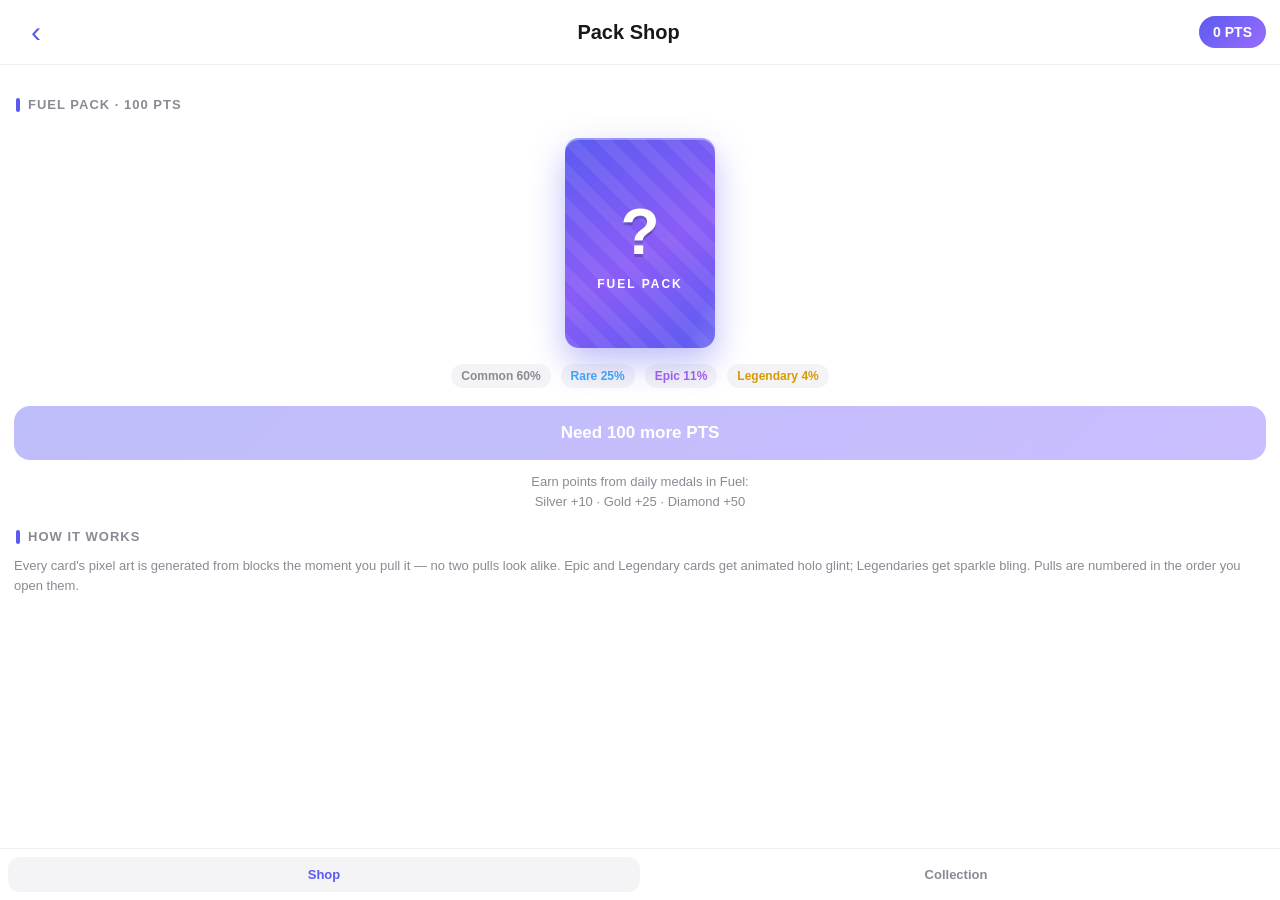
==== packs.html @ 358ffbb9 "Fuel 2026.09.18-au: new Pack Shop page — spend points on packs, open randomly generated block-sprite" ====
<!DOCTYPE html>
<html lang="en">
<head>
<meta charset="utf-8">
<meta name="viewport" content="width=device-width, initial-scale=1, viewport-fit=cover">
<meta name="apple-mobile-web-app-capable" content="yes">
<title>Fuel · Pack Shop</title>
<style>
:root{--acc:#5b5bf0; --card:#f4f4f7; --muted:#8a8a94; --radius:16px;}
*{box-sizing:border-box; -webkit-tap-highlight-color:transparent;}
body{margin:0; font-family:-apple-system,BlinkMacSystemFont,"SF Pro Text",sans-serif; background:#fff; color:#17171c; padding-bottom:110px;}
.topbar{position:sticky; top:0; z-index:20; background:rgba(255,255,255,.94); backdrop-filter:blur(12px); display:flex; align-items:center; gap:10px; padding:calc(10px + env(safe-area-inset-top)) 14px 10px; border-bottom:1px solid #eeeef2;}
.tbtn{width:44px; height:44px; border:none; background:none; font-size:30px; color:var(--acc); cursor:pointer; line-height:1;}
.topbar h1{flex:1; font-size:20px; margin:0; text-align:center;}
.ptsbal{background:linear-gradient(135deg,#5b5bf0,#9a6bff); color:#fff; font-weight:800; font-size:14px; border-radius:99px; padding:8px 14px; white-space:nowrap;}
main{padding:14px;}
.secttl{font-size:13px; font-weight:700; color:var(--muted); text-transform:uppercase; letter-spacing:1px; margin:18px 2px 8px; display:flex; align-items:center; gap:8px;}
.secttl::before{content:""; width:4px; height:14px; border-radius:2px; background:var(--acc);}
/* shop */
.packstage{display:flex; justify-content:center; padding:18px 0 6px;}
.pack{width:150px; height:210px; border-radius:14px; background:linear-gradient(150deg,#5b5bf0,#8a5cf6 55%,#5b5bf0); position:relative; display:flex; flex-direction:column; align-items:center; justify-content:center; gap:8px; color:#fff; box-shadow:0 14px 34px rgba(91,91,240,.4), inset 0 2px 0 rgba(255,255,255,.35); overflow:hidden;}
.pack::before{content:""; position:absolute; inset:0; background:repeating-linear-gradient(45deg,rgba(255,255,255,.07) 0 12px,transparent 12px 24px);}
.pack .pq{font-size:64px; font-weight:900; text-shadow:0 3px 0 rgba(0,0,0,.2);}
.pack .pl{font-size:12px; font-weight:800; letter-spacing:2px;}
.pack .foil{position:absolute; inset:0; background:linear-gradient(115deg,transparent 35%,rgba(255,255,255,.45) 50%,transparent 65%); background-size:250% 250%; animation:foil 2.6s linear infinite; mix-blend-mode:screen;}
@keyframes foil{0%{background-position:120% 0;}100%{background-position:-120% 0;}}
.odds{display:flex; justify-content:center; gap:10px; flex-wrap:wrap; margin:10px 0 18px; font-size:12px; font-weight:700;}
.odds span{padding:5px 10px; border-radius:99px; background:var(--card);}
.bigbtn{display:block; width:100%; border:none; border-radius:16px; padding:17px; font-size:17px; font-weight:800; color:#fff; background:linear-gradient(135deg,#5b5bf0,#7a5cff); cursor:pointer; box-shadow:0 8px 22px rgba(91,91,240,.35);}
.bigbtn:disabled{opacity:.4; box-shadow:none;}
.bigbtn.ghost{background:var(--card); color:var(--acc); box-shadow:none; margin-top:10px;}
.hintline{text-align:center; color:var(--muted); font-size:13px; margin-top:12px; line-height:1.5;}
/* cards */
.cgrid{display:grid; grid-template-columns:repeat(3,1fr); gap:10px;}
.mini{border-radius:12px; padding:8px 6px; text-align:center; cursor:pointer; border:2px solid; background:#fff;}
.mini canvas{width:100%; image-rendering:pixelated; border-radius:6px; background:#101016;}
.mini .mn{font-size:11px; font-weight:800; margin-top:5px; white-space:nowrap; overflow:hidden; text-overflow:ellipsis;}
.mini .mc{font-size:10px; font-weight:700; opacity:.85;}
.rar-common{border-color:#c9ccd6; box-shadow:0 3px 10px rgba(0,0,0,.08);}
.rar-rare{border-color:#3fa7f5; box-shadow:0 3px 14px rgba(63,167,245,.4);}
.rar-epic{border-color:#a55ef0; box-shadow:0 3px 16px rgba(165,94,240,.5);}
.rar-legendary{border-color:#f5b301; box-shadow:0 3px 20px rgba(245,179,1,.65);}
.emptybox{text-align:center; color:var(--muted); padding:34px 10px; font-size:14px; line-height:1.6;}
/* opening overlay */
#openModal{position:fixed; inset:0; z-index:100; background:rgba(10,10,18,.92); display:none; align-items:center; justify-content:center; flex-direction:column; gap:18px; padding:20px;}
#openModal.open{display:flex;}
#openModal .pack{transform:scale(1.25);}
#openModal .pack.shake{animation:pshake .7s ease;}
@keyframes pshake{0%,100%{transform:scale(1.25) rotate(0);}20%{transform:scale(1.3) rotate(-7deg);}40%{transform:scale(1.3) rotate(6deg);}60%{transform:scale(1.32) rotate(-5deg);}80%{transform:scale(1.32) rotate(4deg);}}
#openModal .pack.burst{animation:pburst .45s ease forwards;}
@keyframes pburst{to{transform:scale(2.1); opacity:0;}}
.tapto{color:#fff; font-weight:800; letter-spacing:2px; font-size:14px; animation:pulse 1.2s ease-in-out infinite;}
@keyframes pulse{50%{opacity:.45;}}
/* big card */
.bigcard{width:min(78vw,300px); border-radius:20px; border:3px solid; background:#fff; padding:14px; text-align:center; position:relative; animation:cardin .55s cubic-bezier(.2,1.4,.3,1);}
@keyframes cardin{0%{transform:scale(.2) rotate(-8deg); opacity:0;}100%{transform:scale(1) rotate(0); opacity:1;}}
.cart{position:relative; border-radius:12px; overflow:hidden; background:#101016;}
.cart canvas{width:100%; display:block; image-rendering:pixelated;}
.holo{position:absolute; inset:0; pointer-events:none; background:linear-gradient(115deg,transparent 32%,rgba(255,0,160,.28) 42%,rgba(255,255,255,.6) 50%,rgba(0,255,255,.28) 58%,transparent 68%); background-size:260% 260%; mix-blend-mode:color-dodge; animation:foil 2.4s linear infinite;}
.sp{position:absolute; width:12px; height:12px; background:#fff; clip-path:polygon(50% 0,62% 38%,100% 50%,62% 62%,50% 100%,38% 62%,0 50%,38% 38%); animation:tw 1.5s ease-in-out infinite; pointer-events:none; filter:drop-shadow(0 0 4px #fff);}
@keyframes tw{0%,100%{transform:scale(.15) rotate(0); opacity:0;}50%{transform:scale(1.1) rotate(100deg); opacity:1;}}
.bigcard .cn{font-size:20px; font-weight:900; margin-top:10px;}
.bigcard .cr{font-size:12px; font-weight:800; letter-spacing:2px; margin-top:3px;}
.bigcard .cnum{font-size:11px; color:var(--muted); font-weight:700; margin-top:2px;}
.obtns{display:flex; gap:10px; width:min(92vw,420px);}
.obtns .bigbtn{margin:0;}
/* detail modal */
#detailModal{position:fixed; inset:0; z-index:110; background:rgba(10,10,18,.9); display:none; align-items:center; justify-content:center; padding:24px;}
#detailModal.open{display:flex;}
#detailModal .dwrap{display:flex; flex-direction:column; align-items:center; gap:14px; width:min(86vw,330px);}
.dclose{border:none; background:rgba(255,255,255,.16); color:#fff; border-radius:99px; padding:10px 26px; font-weight:800; font-size:15px; cursor:pointer;}
/* tabs */
.tabbar{position:fixed; left:0; right:0; bottom:0; z-index:30; background:rgba(255,255,255,.96); backdrop-filter:blur(12px); border-top:1px solid #eeeef2; display:flex; padding:8px 8px calc(8px + env(safe-area-inset-bottom));}
.tabbar button{flex:1; border:none; background:none; font-size:13px; font-weight:700; color:var(--muted); padding:10px; cursor:pointer; border-radius:12px;}
.tabbar button.on{color:var(--acc); background:var(--card);}
</style>
</head>
<body>
<div class="topbar">
  <button class="tbtn" id="backBtn" aria-label="Back to Fuel">‹</button>
  <h1>Pack Shop</h1>
  <div class="ptsbal" id="ptsBal">0 PTS</div>
</div>
<main>
  <section id="viewShop">
    <div class="secttl">Fuel pack · 100 pts</div>
    <div class="packstage"><div class="pack"><div class="foil"></div><div class="pq">?</div><div class="pl">FUEL PACK</div></div></div>
    <div class="odds">
      <span style="color:#8a8a94">Common 60%</span>
      <span style="color:#3fa7f5">Rare 25%</span>
      <span style="color:#a55ef0">Epic 11%</span>
      <span style="color:#d99a00">Legendary 4%</span>
    </div>
    <button class="bigbtn" id="openBtn">Open Pack · 100 PTS</button>
    <div class="hintline">Earn points from daily medals in Fuel:<br>Silver +10 · Gold +25 · Diamond +50</div>
    <div class="secttl">How it works</div>
    <div class="hintline" style="text-align:left">Every card's pixel art is generated from blocks the moment you pull it — no two pulls look alike. Epic and Legendary cards get animated holo glint; Legendaries get sparkle bling. Pulls are numbered in the order you open them.</div>
  </section>
  <section id="viewCollection" hidden>
    <div class="secttl" id="colTitle">Collection</div>
    <div class="cgrid" id="colGrid"></div>
    <div class="emptybox" id="colEmpty" hidden>No cards yet.<br>Open a pack to start your collection.</div>
  </section>
</main>
<div class="tabbar">
  <button id="tabShop" class="on">Shop</button>
  <button id="tabCol">Collection</button>
</div>

<div id="openModal" aria-hidden="true">
  <div class="pack" id="oPack"><div class="foil"></div><div class="pq">?</div><div class="pl">FUEL PACK</div></div>
  <div class="tapto" id="tapTo">TAP PACK TO OPEN</div>
  <div id="oCard" hidden></div>
  <div class="obtns" id="oBtns" hidden>
    <button class="bigbtn" id="againBtn">Again · 100</button>
    <button class="bigbtn ghost" id="doneBtn" style="color:#fff;background:rgba(255,255,255,.16)">Done</button>
  </div>
</div>

<div id="detailModal" aria-hidden="true">
  <div class="dwrap">
    <div id="dCard"></div>
    <button class="dclose" id="dClose">Close</button>
  </div>
</div>

<script>
"use strict";
const KEY = "fuel.v1";
const PACK_PRICE = 100;
/* ---- storage: shares Fuel's localStorage key; never invents a fresh state ---- */
function readState(){ try{ const s = JSON.parse(localStorage.getItem(KEY)); return (s && s.goals) ? s : null; }catch(e){ return null; } }
function writeState(s){ try{ localStorage.setItem(KEY, JSON.stringify(s)); }catch(e){} }
function points(){ const s = readState(); return s ? (s.packPoints||0) : 0; }
function spend(n){ const s = readState(); if(!s || (s.packPoints||0) < n) return false; s.packPoints -= n; writeState(s); return true; }
function addCard(card){ const s = readState(); if(!s) return false; s.cards = s.cards||[]; s.packStats = s.packStats||{opened:0}; s.packStats.opened++; card.n = s.packStats.opened; s.cards.push(card); writeState(s); return true; }
function allCards(){ const s = readState(); return s ? (s.cards||[]) : []; }

/* ---- seeded RNG ---- */
function mulberry(seed){ let a = seed>>>0; return function(){ a|=0; a=a+0x6D2B79F5|0; let t=Math.imul(a^a>>>15,1|a); t=t+Math.imul(t^t>>>7,61|t)^t; return ((t^t>>>14)>>>0)/4294967296; }; }

/* ---- rarity ---- */
const RAR = {
  common:   {label:"COMMON",    color:"#9aa3b2"},
  rare:     {label:"RARE",      color:"#3fa7f5"},
  epic:     {label:"EPIC",      color:"#a55ef0"},
  legendary:{label:"LEGENDARY", color:"#f5b301"}
};
function rollRarity(r){ return r<0.04 ? "legendary" : r<0.15 ? "epic" : r<0.40 ? "rare" : "common"; }

/* ---- block-sprite generator: symmetric 16x16 pixel creature ---- */
const PAL = {
  common:   {base:"#7fae6e", dark:"#4e7a44", light:"#a9d698", accent:"#d7e8cf"},
  rare:     {base:"#4f9fe0", dark:"#2c6aa0", light:"#8fc8f5", accent:"#cfe9fc"},
  epic:     {base:"#9a63e0", dark:"#6339a3", light:"#c49bf5", accent:"#e6d4fc"},
  legendary:{base:"#e8a93d", dark:"#a86e14", light:"#ffd97a", accent:"#fff3d0"}
};
const PRE = {
  common:["Moss","Pebble","Twig","Dust","Mud","Sprout"],
  rare:["Frost","Tide","Gale","Mist","Reef"],
  epic:["Void","Storm","Ember","Thorn","Lunar"],
  legendary:["Solar","Apex","Titan","Nova","Onyx"]
};
const CORE = ["Golem","Imp","Wisp","Beast","Sprite","Mite","Fang","Bloom","Horn","Cub"];
function genCard(seed){
  const R = mulberry(seed);
  const rarity = rollRarity(R());
  const P = PAL[rarity], N = 16;
  // symmetric blob from left half
  const half = [];
  for(let y=0;y<N;y++){ half[y]=[];
    for(let x=0;x<8;x++){
      const dx=(x-3.5)/4.6, dy=(y-8.2)/5.6;
      half[y][x] = (dx*dx+dy*dy + (R()-0.5)*0.6) < 0.82 ? 1 : 0;
    }
  }
  // guarantee eye room + a core body
  for(let dy=0;dy<3;dy++) for(let dx=0;dx<2;dx++){ half[5+dy][4+dx]=1; half[8+dy][2+dx]=1; }
  const px = [];
  for(let y=0;y<N;y++){ px[y]=[];
    for(let x=0;x<8;x++){
      let c = null;
      if(half[y][x]){
        c = P.base;
        if(y>10 || (y+1<N && !half[y+1][x])) c = P.dark;   // bottom-edge shading
        else if(y<5) c = P.light;                          // top light
        if(R()<0.06) c = P.accent;                         // speckle
      }
      px[y][x]=c; px[y][15-x]=c;
    }
  }
  // eyes (2x3, pupils toward center)
  function eye(x0){
    for(let dy=0;dy<3;dy++) for(let dx=0;dx<2;dx++){ px[5+dy][x0+dx]="#ffffff"; }
    px[6][x0+(x0<8?1:0)]="#1c1c22"; px[6][x0+(x0<8?0:1)]="#1c1c22";
  }
  eye(4); eye(10);
  // rarity accent pixels on the body
  const nAcc = {common:5, rare:9, epic:14, legendary:20}[rarity];
  let placed=0, guard=0;
  while(placed<nAcc && guard++<400){
    const x=(R()*16)|0, y=(R()*16)|0;
    if(px[y][x] && px[y][x]!=="#ffffff" && px[y][x]!=="#1c1c22"){ px[y][x]=P.accent; px[y][15-x]=P.accent; placed++; }
  }
  // legendary crown pixels
  if(rarity==="legendary"){
    for(let x=5;x<=10;x++){ if(px[1][x]===null) px[1][x]="#fff3d0"; }
  }
  const name = PRE[rarity][(R()*PRE[rarity].length)|0] + " " + CORE[(R()*CORE.length)|0];
  return {seed, rarity, name, px};
}
function drawSprite(canvas, card){
  canvas.width=16; canvas.height=16;
  const ctx = canvas.getContext("2d");
  if(!ctx) return;
  for(let y=0;y<16;y++) for(let x=0;x<16;x++){
    if(card.px[y][x]){ ctx.fillStyle=card.px[y][x]; ctx.fillRect(x,y,1,1); }
  }
}
/* sparkles for legendary bling */
function sparkleHTML(n){
  const R = mulberry((Math.random()*1e9)|0);
  let h="";
  for(let i=0;i<n;i++){
    const l=(R()*86+4).toFixed(1), t=(R()*80+6).toFixed(1), d=(R()*1.4).toFixed(2), s=(0.7+R()*0.7).toFixed(2);
    h+=`<span class="sp" style="left:${l}%;top:${t}%;animation-delay:${d}s;transform:scale(${s})"></span>`;
  }
  return h;
}
function cardHTML(card, count){
  const r = RAR[card.rarity];
  const holo = (card.rarity==="epic"||card.rarity==="legendary") ? `<div class="holo"></div>` : "";
  const sp = card.rarity==="legendary" ? sparkleHTML(6) : "";
  return `<div class="cart"><canvas data-seed="${card.seed}"></canvas>${holo}${sp}</div>`+
    `<div class="cn">${card.name}${count>1?` <span style="font-size:13px;color:var(--muted)">×${count}</span>`:""}</div>`+
    `<div class="cr" style="color:${r.color}">${r.label}</div>`+
    `<div class="cnum">#${String(card.n).padStart(4,"0")}</div>`;
}
function paintCanvases(root){
  root.querySelectorAll("canvas[data-seed]").forEach(cv=>{
    const seed = +cv.dataset.seed;
    drawSprite(cv, genCard(seed));
  });
}

/* ---- UI ---- */
const $ = id=>document.getElementById(id);
function refreshPts(){
  const p = points();
  $("ptsBal").textContent = p+" PTS";
  const b = $("openBtn");
  b.disabled = p < PACK_PRICE;
  b.textContent = p < PACK_PRICE ? `Need ${PACK_PRICE-p} more PTS` : `Open Pack · ${PACK_PRICE} PTS`;
}
function showTab(which){
  $("viewShop").hidden = which!=="shop";
  $("viewCollection").hidden = which!=="collection";
  $("tabShop").classList.toggle("on", which==="shop");
  $("tabCol").classList.toggle("on", which==="collection");
  if(which==="collection") renderCollection();
}
$("tabShop").onclick = ()=>showTab("shop");
$("tabCol").onclick = ()=>showTab("collection");
$("backBtn").onclick = ()=>{ location.href = "index.html"; };

function renderCollection(){
  const cards = allCards();
  const grid = $("colGrid");
  $("colEmpty").hidden = cards.length>0;
  // group identical pulls (same seed) with counts, newest first
  const map = new Map();
  cards.forEach(c=>{ const k=c.seed; if(!map.has(k)) map.set(k,{card:c,count:0}); map.get(k).count++; });
  const groups = [...map.values()].sort((a,b)=>b.card.n-a.card.n);
  $("colTitle").textContent = `Collection · ${cards.length} card${cards.length===1?"":"s"}`;
  grid.innerHTML = groups.map((g,i)=>{
    const r = RAR[g.card.rarity];
    return `<div class="mini rar-${g.card.rarity}" data-gi="${i}"><canvas data-seed="${g.card.seed}"></canvas>`+
      `<div class="mn">${g.card.name}</div><div class="mc" style="color:${r.color}">${r.label}${g.count>1?" ×"+g.count:""}</div></div>`;
  }).join("");
  paintCanvases(grid);
  grid.querySelectorAll(".mini").forEach(m=>m.onclick=()=>{
    const g = groups[+m.dataset.gi];
    openDetail(g.card, g.count);
  });
}
function openDetail(card, count){
  const r = RAR[card.rarity];
  $("dCard").innerHTML = `<div class="bigcard rar-${card.rarity}">${cardHTML(card, count||1)}</div>`;
  paintCanvases($("dCard"));
  $("detailModal").classList.add("open");
}
$("dClose").onclick = ()=>$("detailModal").classList.remove("open");
$("detailModal").onclick = e=>{ if(e.target.id==="detailModal") $("detailModal").classList.remove("open"); };

/* ---- pack opening ---- */
$("openBtn").onclick = ()=>{
  if(!spend(PACK_PRICE)){ refreshPts(); return; }
  refreshPts();
  const seed = (Math.random()*0xffffffff)>>>0;
  const card = genCard(seed);
  addCard(card);
  // reset modal
  $("oCard").hidden = true; $("oBtns").hidden = true;
  const pk = $("oPack");
  pk.classList.remove("burst","shake"); pk.hidden = false;
  $("tapTo").hidden = false;
  $("openModal").classList.add("open");
  pk.onclick = ()=>{
    pk.onclick = null;
    $("tapTo").hidden = true;
    pk.classList.add("shake");
    setTimeout(()=>{
      pk.classList.remove("shake"); pk.classList.add("burst");
      setTimeout(()=>{
        pk.hidden = true;
        const oc = $("oCard");
        oc.innerHTML = `<div class="bigcard rar-${card.rarity}">${cardHTML(card,1)}</div>`;
        paintCanvases(oc);
        oc.hidden = false;
        const ag = $("againBtn");
        ag.disabled = points() < PACK_PRICE;
        ag.textContent = points() < PACK_PRICE ? "Not enough PTS" : `Again · ${PACK_PRICE}`;
        $("oBtns").hidden = false;
      }, 420);
    }, 720);
  };
};
$("againBtn").onclick = ()=>{ $("openModal").classList.remove("open"); $("openBtn").onclick(); };
$("doneBtn").onclick = ()=>{ $("openModal").classList.remove("open"); showTab("collection"); };

refreshPts();
</script>
</body>
</html>
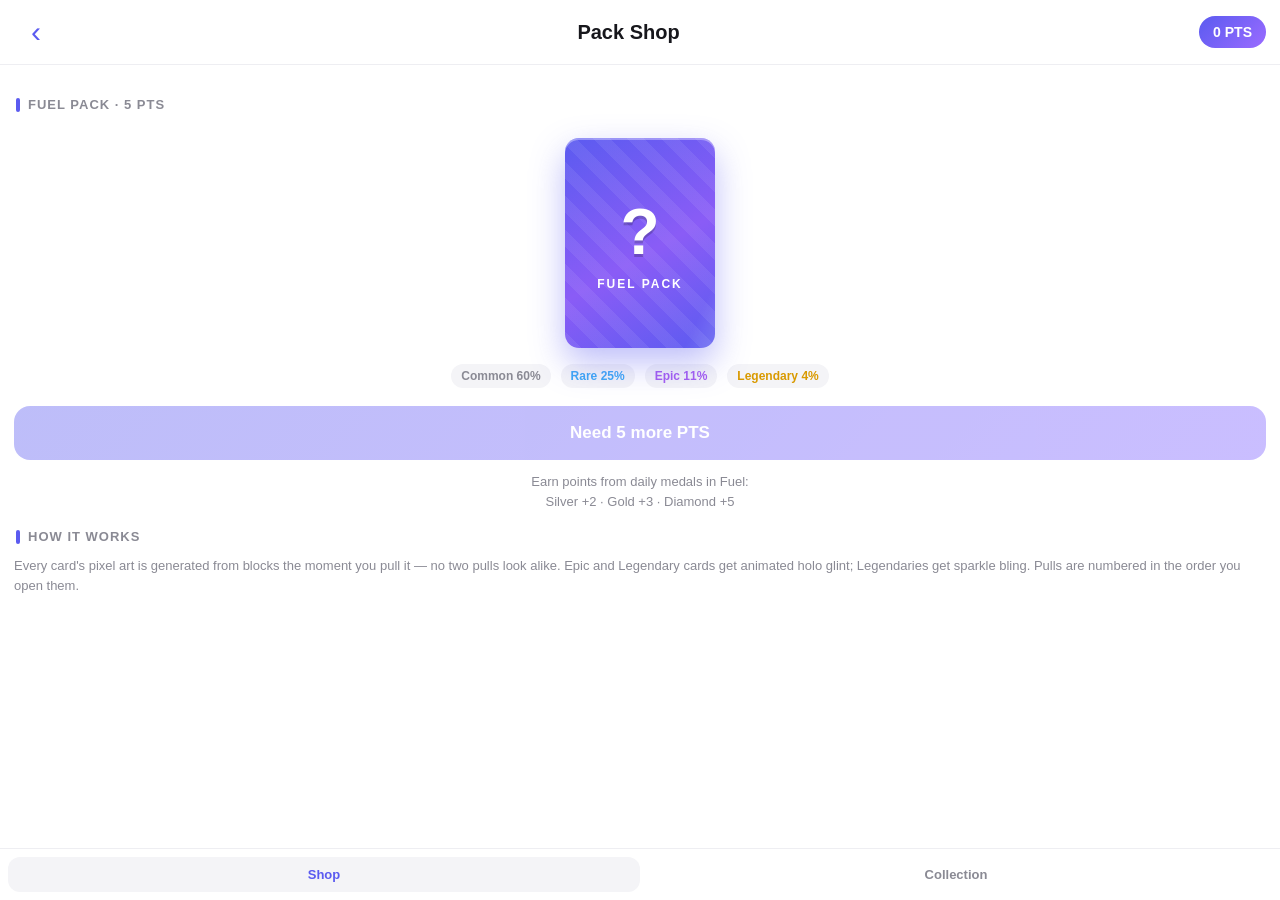
==== commit 608464ff: "Fuel 2026.09.18-av: packs now 5 pts each" ====
--- a/packs.html
+++ b/packs.html
@@ -83,7 +83,7 @@
 </div>
 <main>
   <section id="viewShop">
-    <div class="secttl">Fuel pack · 100 pts</div>
+    <div class="secttl">Fuel pack · 5 pts</div>
     <div class="packstage"><div class="pack"><div class="foil"></div><div class="pq">?</div><div class="pl">FUEL PACK</div></div></div>
     <div class="odds">
       <span style="color:#8a8a94">Common 60%</span>
@@ -92,7 +92,7 @@
       <span style="color:#d99a00">Legendary 4%</span>
     </div>
     <button class="bigbtn" id="openBtn">Open Pack · 100 PTS</button>
-    <div class="hintline">Earn points from daily medals in Fuel:<br>Silver +10 · Gold +25 · Diamond +50</div>
+    <div class="hintline">Earn points from daily medals in Fuel:<br>Silver +2 · Gold +3 · Diamond +5</div>
     <div class="secttl">How it works</div>
     <div class="hintline" style="text-align:left">Every card's pixel art is generated from blocks the moment you pull it — no two pulls look alike. Epic and Legendary cards get animated holo glint; Legendaries get sparkle bling. Pulls are numbered in the order you open them.</div>
   </section>
@@ -127,7 +127,7 @@
 <script>
 "use strict";
 const KEY = "fuel.v1";
-const PACK_PRICE = 100;
+const PACK_PRICE = 5;
 /* ---- storage: shares Fuel's localStorage key; never invents a fresh state ---- */
 function readState(){ try{ const s = JSON.parse(localStorage.getItem(KEY)); return (s && s.goals) ? s : null; }catch(e){ return null; } }
 function writeState(s){ try{ localStorage.setItem(KEY, JSON.stringify(s)); }catch(e){} }
